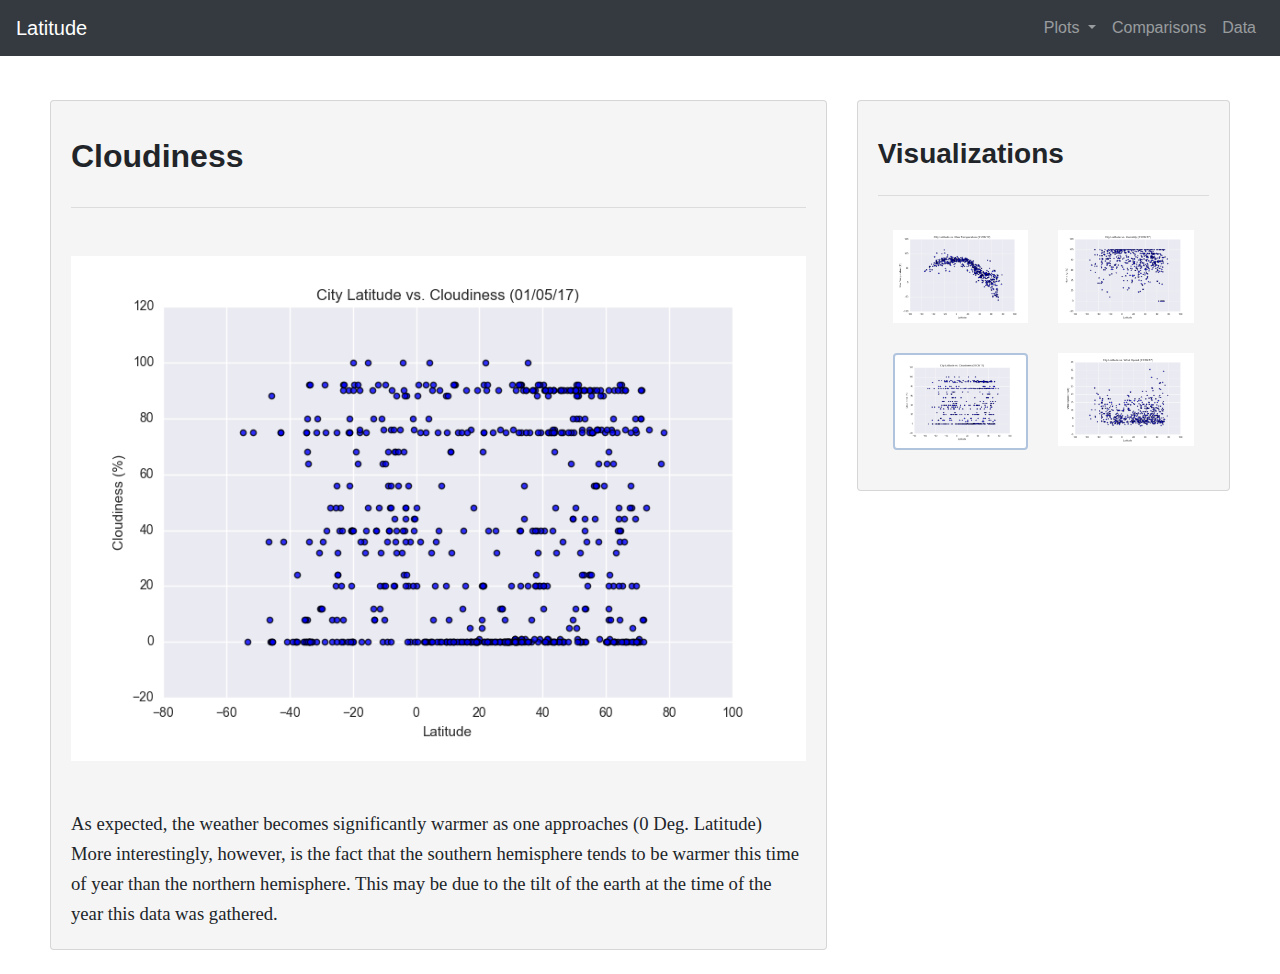
==== cloudiness.html @ 065d3161 "uploading web hw" ====
<!DOCTYPE html>
<html lang="en-us">


<head>
 
  <meta charset="UTF-8">
  <title>Web Visualization Dashboard</title>
  <link rel="stylesheet" href="https://stackpath.bootstrapcdn.com/bootstrap/4.3.1/css/bootstrap.min.css" integrity="sha384-ggOyR0iXCbMQv3Xipma34MD+dH/1fQ784/j6cY/iJTQUOhcWr7x9JvoRxT2MZw1T" crossorigin="anonymous">

  <script src="https://code.jquery.com/jquery-3.3.1.slim.min.js" integrity="sha384-q8i/X+965DzO0rT7abK41JStQIAqVgRVzpbzo5smXKp4YfRvH+8abtTE1Pi6jizo" crossorigin="anonymous"></script>
  <script src="https://cdnjs.cloudflare.com/ajax/libs/popper.js/1.14.7/umd/popper.min.js" integrity="sha384-UO2eT0CpHqdSJQ6hJty5KVphtPhzWj9WO1clHTMGa3JDZwrnQq4sF86dIHNDz0W1" crossorigin="anonymous"></script>
  <script src="https://stackpath.bootstrapcdn.com/bootstrap/4.3.1/js/bootstrap.min.js" integrity="sha384-JjSmVgyd0p3pXB1rRibZUAYoIIy6OrQ6VrjIEaFf/nJGzIxFDsf4x0xIM+B07jRM" crossorigin="anonymous"></script>

  <link rel="stylesheet" href="style.css">

</head>


<body>
  
  <!-- Navbar -->
  <nav class="navbar navbar-expand-md navbar-dark bg-dark fixed-top">

    <a class="navbar-brand" href="index.html">Latitude</a>

    <!-- Toggler -->
    <button class="navbar-toggler" type="button" data-toggle="collapse" data-target="#collapsibleNavbar">
      <span class="navbar-toggler-icon"></span>
    </button>
    
    <!-- Navbar links -->
    <div class="collapse navbar-collapse" id="collapsibleNavbar">
      
      <ul class="navbar-nav ml-auto active">

        <!-- Dropdown for links to plots -->
        <li class="nav-item dropdown">
          <a class="nav-link dropdown-toggle" href="#" id="navbardrop" data-toggle="dropdown">
            Plots
          </a>
          <div class="dropdown-menu">
            <a class="dropdown-item" href="temp.html">Max Temperature</a>
            <a class="dropdown-item" href="humidity.html">Humidity</a>
            <a class="dropdown-item" href="cloudiness.html">Cloudiness</a>
            <a class="dropdown-item" href="wind.html">Wind Speed</a>
          </div>
        </li>

        <!-- Link to Comparison page -->
        <li class="nav-item">
          <a class="nav-link" href="comparisons.html">Comparisons</a>
        </li>

        <!-- Link to Data page -->
        <li class="nav-item">
            <a class="nav-link" href="data.html">Data</a>
        </li>
 
      </ul>
    </div>
    
  </nav>

  <!-- Page Content -->
  <div class="container-fluid" style="margin-top: 100px;">

    <div class="row" style="margin-left: 20px; margin-right: 20px;">
      
      <div class="col-lg-8 col-md-12 pb-4">
        <div class="card">
          <div class="card-body">
            <h2 class="card-title pt-3 pb-2">
              <strong>Cloudiness</strong>              
            </h2>
            <hr class="my-4">
            <br>
            <img src="visualizations/Fig3.png" class="img-fluid mx-auto d-block" alt="Fig3">
            <br>
            <br>
            <p>
              As expected, the weather becomes significantly warmer as one approaches 
              (0 Deg. Latitude)  More interestingly, however, is the fact that the
              southern hemisphere tends to be warmer this time of year than the northern
              hemisphere.  This may be due to the tilt of the earth at the time of the
              year this data was gathered.
            </p>
          </div>
        </div>
      </div>

      <div class="col-lg-4 col-md-12">
        <div class="card">
          <div class="card-body">
            <h3 class="card-title pt-3">
              <strong>Visualizations</strong>
            </h3>
            <hr class="my-4">
            <div class="container">
              <div class="row">
                <div class="col-3 col-sm-3 col-md-3 col-lg-6">
                  <a href="temp.html">
                    <img src="visualizations/Fig1.png" alt="Fig1" class="fig_viz">
                  </a>
                </div>
                <div class="col-3 col-sm-3 col-md-3 col-lg-6">
                  <a href="humidity.html">
                    <img src="visualizations/Fig2.png" alt="Fig2" class="fig_viz">
                  </a>
                </div>
                <div class="col-3 col-sm-3 col-md-3 col-lg-6">
                  <a href="cloudiness.html">
                      <img src="visualizations/Fig3.png" alt="Fig3" class="img-thumbnail fig_viz">
                  </a>
                </div>
                <div class="col-3 col-sm-3 col-md-3 col-lg-6">
                  <a href="wind.html">
                      <img src="visualizations/Fig4.png" alt="Fig4" class="fig_viz">
                  </a>
                </div>
              </div>
            </div>
          </div>
        </div>
      </div>
    
    </div>

  </div>

</body>


</html>
---- style.css ----
.card{
  background-color: whitesmoke;
}

p{
  line-height: 1.6;
  font-family: calibri;
  text-align: left;
  margin: 0;
  font-size: 14pt;
}

.fig_sum {
  float: left;
  max-width: 50%;
  height: auto;
  shape-outside: image("assets/images/Fig1.png");
  margin-right: 20px;
  margin-bottom: 30px;
}

.fig_viz {
  display: flex;
  align-items: center;
  max-width: 100%;
  height: auto;
  margin-top: 10px;
  margin-bottom: 20px;
  margin-left: auto;
  margin-right: auto;
}

.fig_comp {
  max-width: 100%;
  height: auto;
  display: block;
  margin-top: 10px;
  margin-bottom: 0px;
  margin-left: auto;
  margin-right: auto;
  text-align: center;
}

.img-thumbnail {
  border-width: 2.5px;
  border-color: lightsteelblue;
}
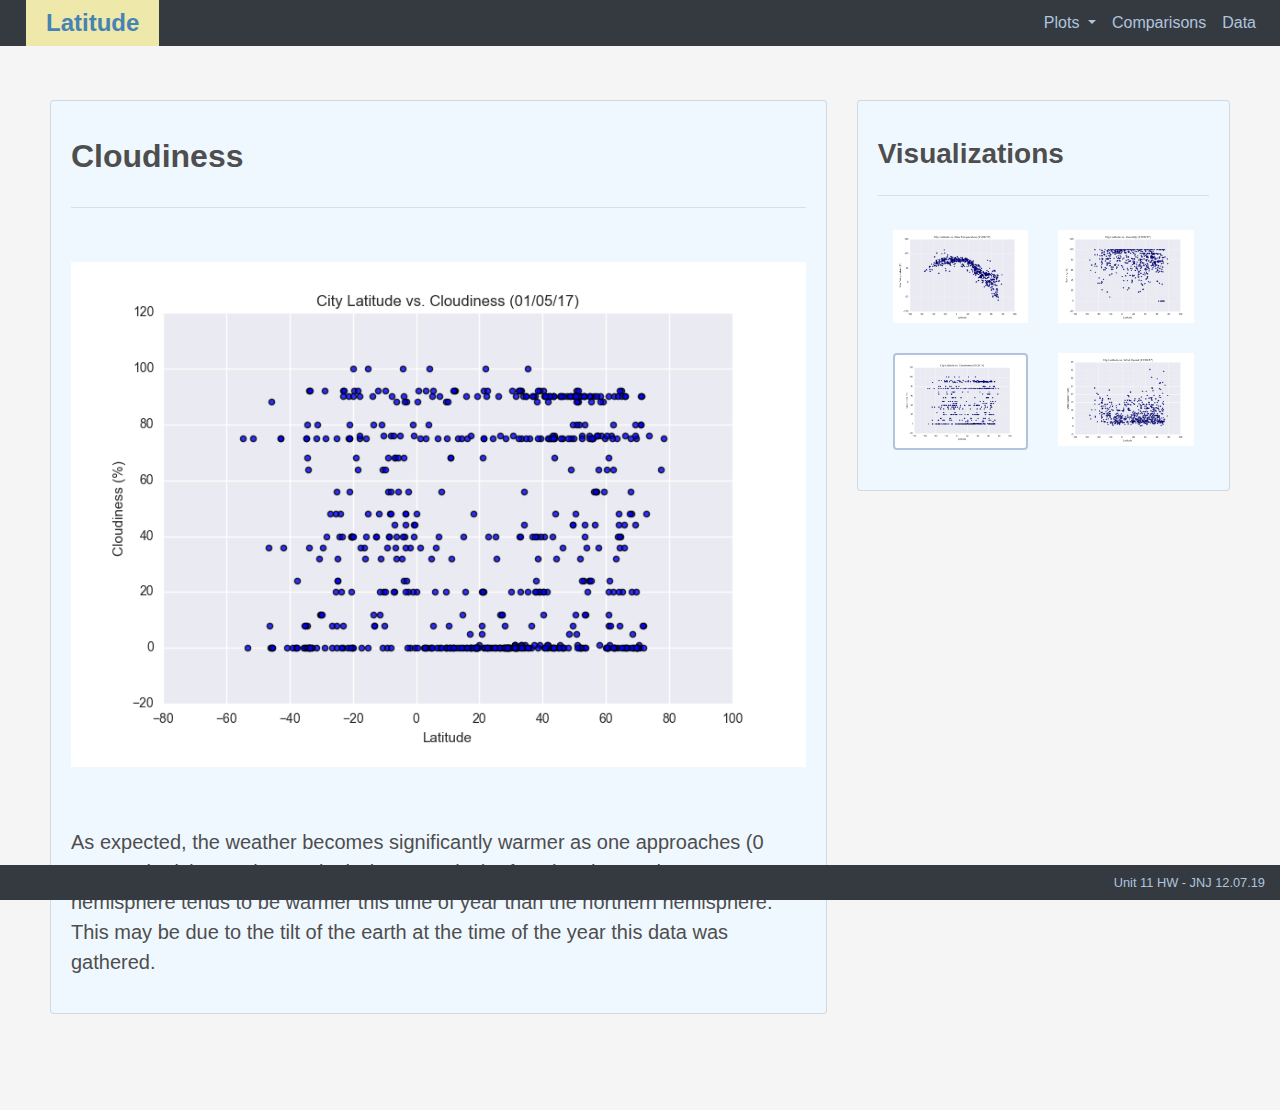
==== commit 9704f446: "updating data and color scheme" ====
--- a/cloudiness.html
+++ b/cloudiness.html
@@ -17,10 +17,10 @@
 </head>
 
 
-<body>
+<body class="body_setting">
   
   <!-- Navbar -->
-  <nav class="navbar navbar-expand-md navbar-dark bg-dark fixed-top">
+  <nav class="navbar navbar-expand-md bg-dark fixed-top">
 
     <a class="navbar-brand" href="index.html">Latitude</a>
 
@@ -128,6 +128,18 @@
 
   </div>
 
+  <br>
+  <br>
+  <br class="d-sm-block">
+
+  <footer class="footer bg-dark py-2 fixed-bottom d-md-block">
+    <div class="container-fluid">
+      <div class="text-right small align-self-end">
+        Unit 11 HW - JNJ 12.07.19
+      </div>
+    </div>
+  </footer>
+
 </body>
 
 
--- a/style.css
+++ b/style.css
@@ -1,13 +1,14 @@
-.card{
-  background-color: whitesmoke;
+.card {
+  background-color: aliceblue;
 }
 
-p{
+.p {
   line-height: 1.6;
   font-family: calibri;
+  color: rgb(78, 78, 78);
   text-align: left;
   margin: 0;
-  font-size: 14pt;
+  font-size: 15pt;
 }
 
 .fig_sum {
@@ -44,4 +45,51 @@
 .img-thumbnail {
   border-width: 2.5px;
   border-color: lightsteelblue;
+}
+
+.navbar {
+  padding-top: 0;
+  padding-bottom: 0;
+  /* margin-top: 0; */
+}
+
+.navbar-brand {
+  background-color: palegoldenrod;
+  color: steelblue;
+  font-weight: bolder;
+  font-size: x-large;
+  padding-top: 5px;
+  padding-bottom: 5px;
+  padding-left: 20px;
+  padding-right: 20px;
+  margin-left: 10px;
+}
+
+.nav-link {
+  color: lightsteelblue;
+}
+
+.dropdown-menu {
+  background-color: lightslategray;
+}
+
+.dropdown-item {
+  color: palegoldenrod;
+}
+
+.footer {
+  color: lightsteelblue;
+}
+
+.card-title {
+  color: rgb(78, 78, 78);
+}
+
+.card-body {
+  color: rgb(78, 78, 78);
+  font-size: 15pt;
+}
+
+.body_setting {
+  background-color: whitesmoke;
 }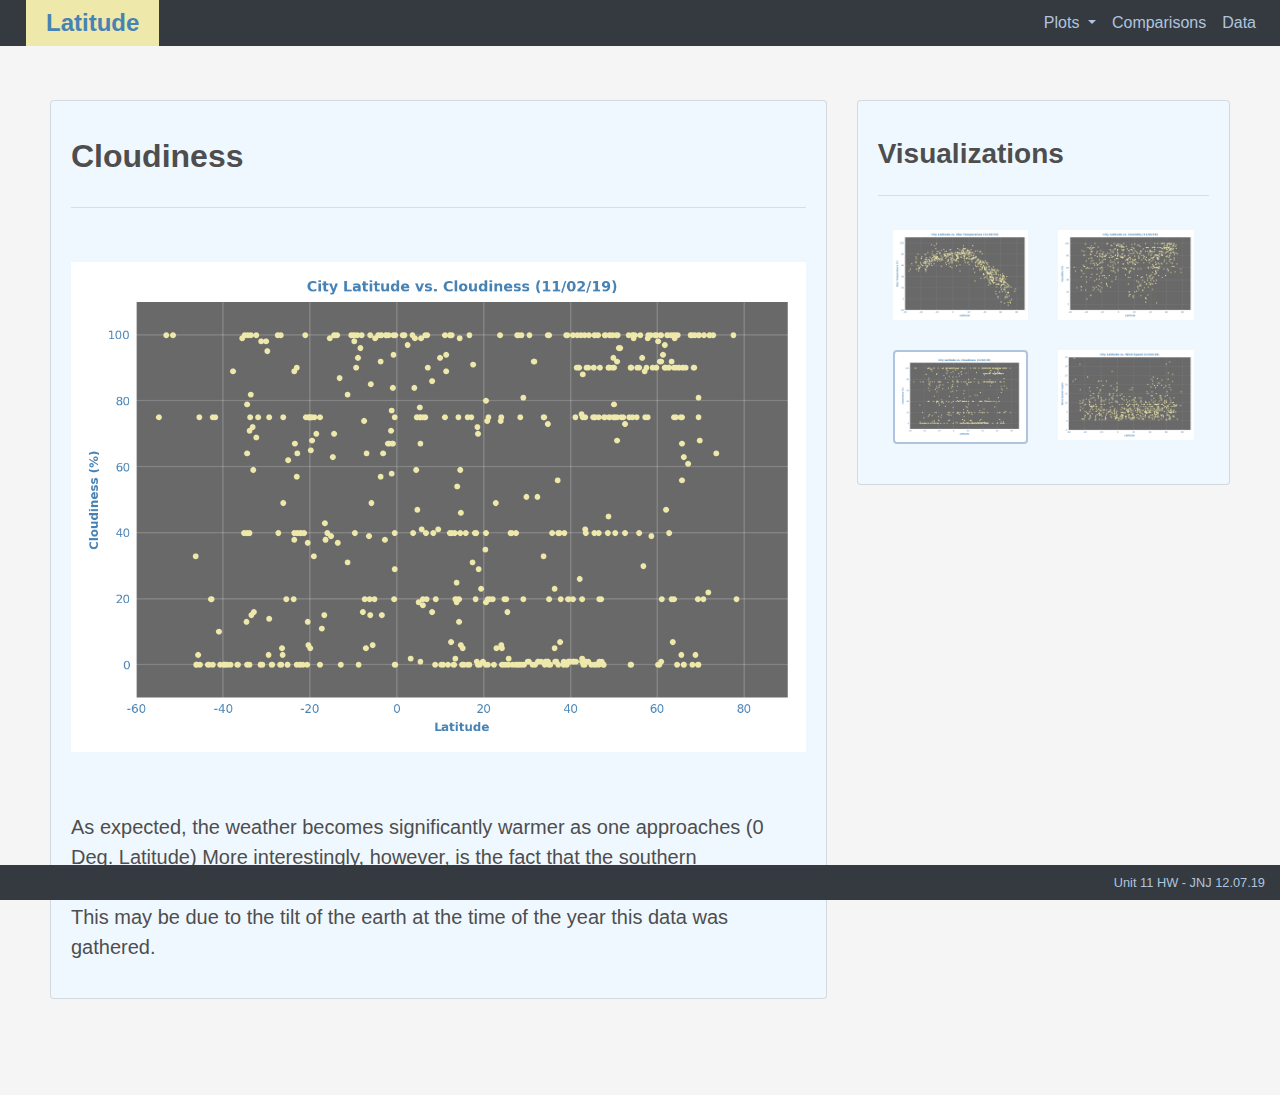
==== commit 53b4ef16: "updating html files" ====
--- a/cloudiness.html
+++ b/cloudiness.html
@@ -5,6 +5,7 @@
 <head>
  
   <meta charset="UTF-8">
+  <meta name="viewport" content="width=device-width, initial-scale=1">
   <title>Web Visualization Dashboard</title>
   <link rel="stylesheet" href="https://stackpath.bootstrapcdn.com/bootstrap/4.3.1/css/bootstrap.min.css" integrity="sha384-ggOyR0iXCbMQv3Xipma34MD+dH/1fQ784/j6cY/iJTQUOhcWr7x9JvoRxT2MZw1T" crossorigin="anonymous">
 
@@ -20,7 +21,7 @@
 <body class="body_setting">
   
   <!-- Navbar -->
-  <nav class="navbar navbar-expand-md bg-dark fixed-top">
+  <nav class="navbar navbar-expand-md bg_custom fixed-top">
 
     <a class="navbar-brand" href="index.html">Latitude</a>
 
@@ -132,7 +133,7 @@
   <br>
   <br class="d-sm-block">
 
-  <footer class="footer bg-dark py-2 fixed-bottom d-md-block">
+  <footer class="footer bg-dark py-2 fixed-bottom d-sm-none d-none d-md-block">
     <div class="container-fluid">
       <div class="text-right small align-self-end">
         Unit 11 HW - JNJ 12.07.19
--- a/style.css
+++ b/style.css
@@ -65,6 +65,10 @@
   margin-left: 10px;
 }
 
+.bg_custom {
+    background-color: #343a40;
+}
+
 .nav-link {
   color: lightsteelblue;
 }
@@ -92,4 +96,31 @@
 
 .body_setting {
   background-color: whitesmoke;
+}
+
+@media (max-width: 768px) {
+  .bg_custom {
+    background-color: palegoldenrod;
+  }
+
+  .navbar-brand {
+    color: steelblue;
+    font-weight: bolder;
+    font-size: x-large;
+    padding-top: 5px;
+    padding-bottom: 5px;
+    margin-left: 10px;
+  }
+
+  .navbar-toggler-icon {
+    background-image: url("data:image/svg+xml;charset=utf8,%3Csvg viewBox='0 0 30 30' xmlns='http://www.w3.org/2000/svg'%3E%3Cpath stroke='palegoldenrod' stroke-width='2' stroke-linecap='round' stroke-miterlimit='10' d='M4 7h22M4 15h22M4 23h22'/%3E%3C/svg%3E");
+  }
+  .navbar-toggler {
+    background: steelblue;
+    border: steelblue;
+  }
+
+  .nav-link {
+    color: steelblue;
+  }
 }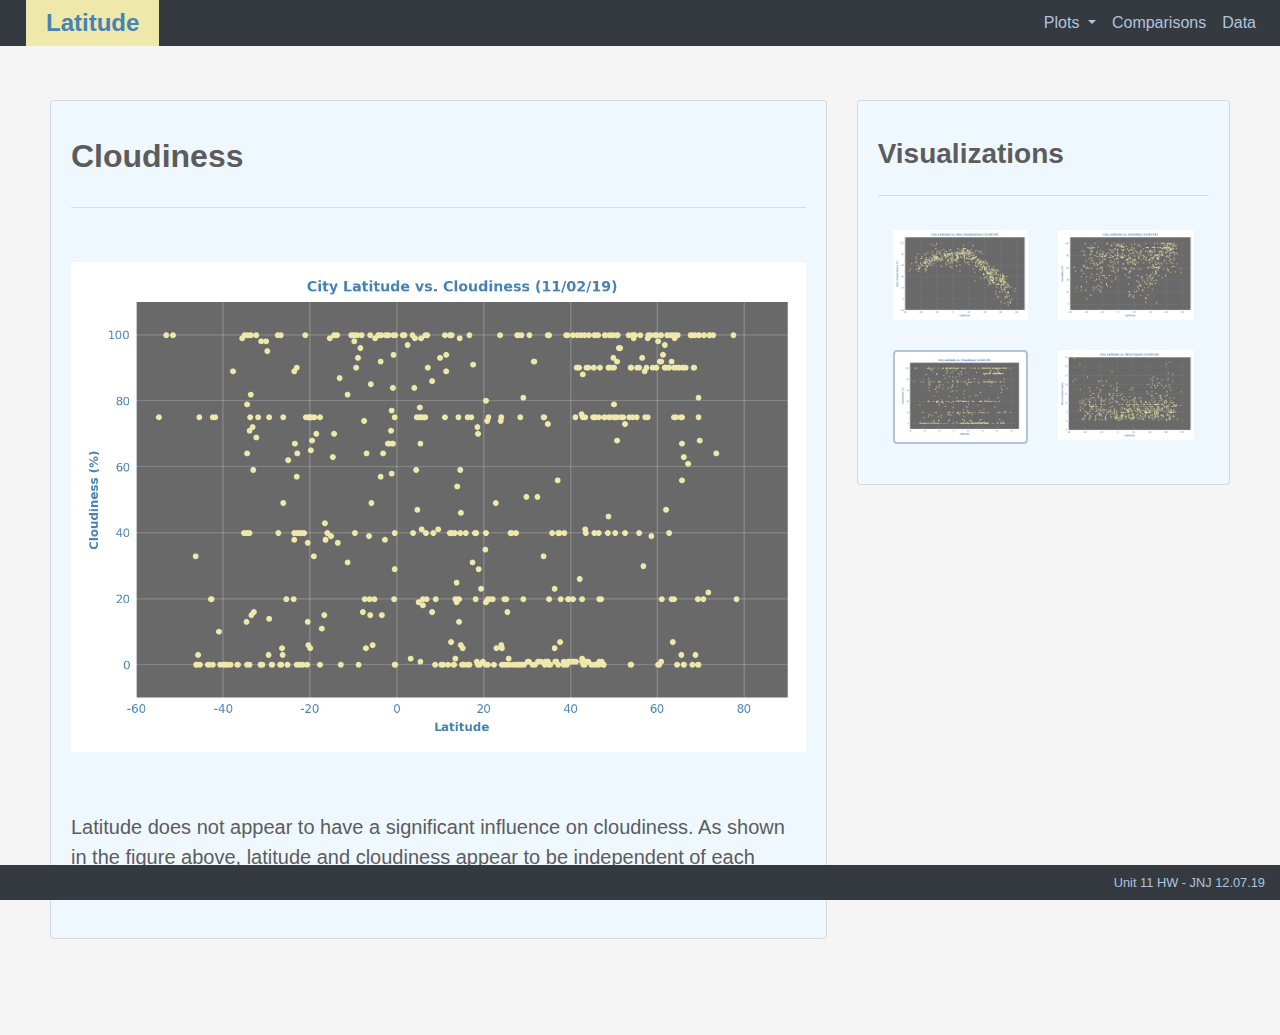
==== commit 067aef55: "updating write on html files" ====
--- a/cloudiness.html
+++ b/cloudiness.html
@@ -80,11 +80,10 @@
             <br>
             <br>
             <p>
-              As expected, the weather becomes significantly warmer as one approaches 
-              (0 Deg. Latitude)  More interestingly, however, is the fact that the
-              southern hemisphere tends to be warmer this time of year than the northern
-              hemisphere.  This may be due to the tilt of the earth at the time of the
-              year this data was gathered.
+              Latitude does not appear to have a significant influence on cloudiness.
+              As shown in the figure above, latitude and cloudiness appear to be 
+              independent of each other.  There were no trends or correlation observed 
+              between the two variables.
             </p>
           </div>
         </div>
--- a/style.css
+++ b/style.css
@@ -1,11 +1,25 @@
+
+.body_setting {
+  background-color: whitesmoke;
+}
+
 .card {
   background-color: aliceblue;
+}
+
+.card-title {
+  color: rgb(92, 92, 92);
+}
+
+.card-body {
+  color: rgb(92, 92, 92);
+  font-size: 15pt;
 }
 
 .p {
   line-height: 1.6;
   font-family: calibri;
-  color: rgb(78, 78, 78);
+  color: rgb(92, 92, 92);
   text-align: left;
   margin: 0;
   font-size: 15pt;
@@ -53,6 +67,10 @@
   /* margin-top: 0; */
 }
 
+.bg_custom {
+  background-color: #343a40;
+}
+
 .navbar-brand {
   background-color: palegoldenrod;
   color: steelblue;
@@ -63,10 +81,6 @@
   padding-left: 20px;
   padding-right: 20px;
   margin-left: 10px;
-}
-
-.bg_custom {
-    background-color: #343a40;
 }
 
 .nav-link {
@@ -83,19 +97,6 @@
 
 .footer {
   color: lightsteelblue;
-}
-
-.card-title {
-  color: rgb(78, 78, 78);
-}
-
-.card-body {
-  color: rgb(78, 78, 78);
-  font-size: 15pt;
-}
-
-.body_setting {
-  background-color: whitesmoke;
 }
 
 @media (max-width: 768px) {
